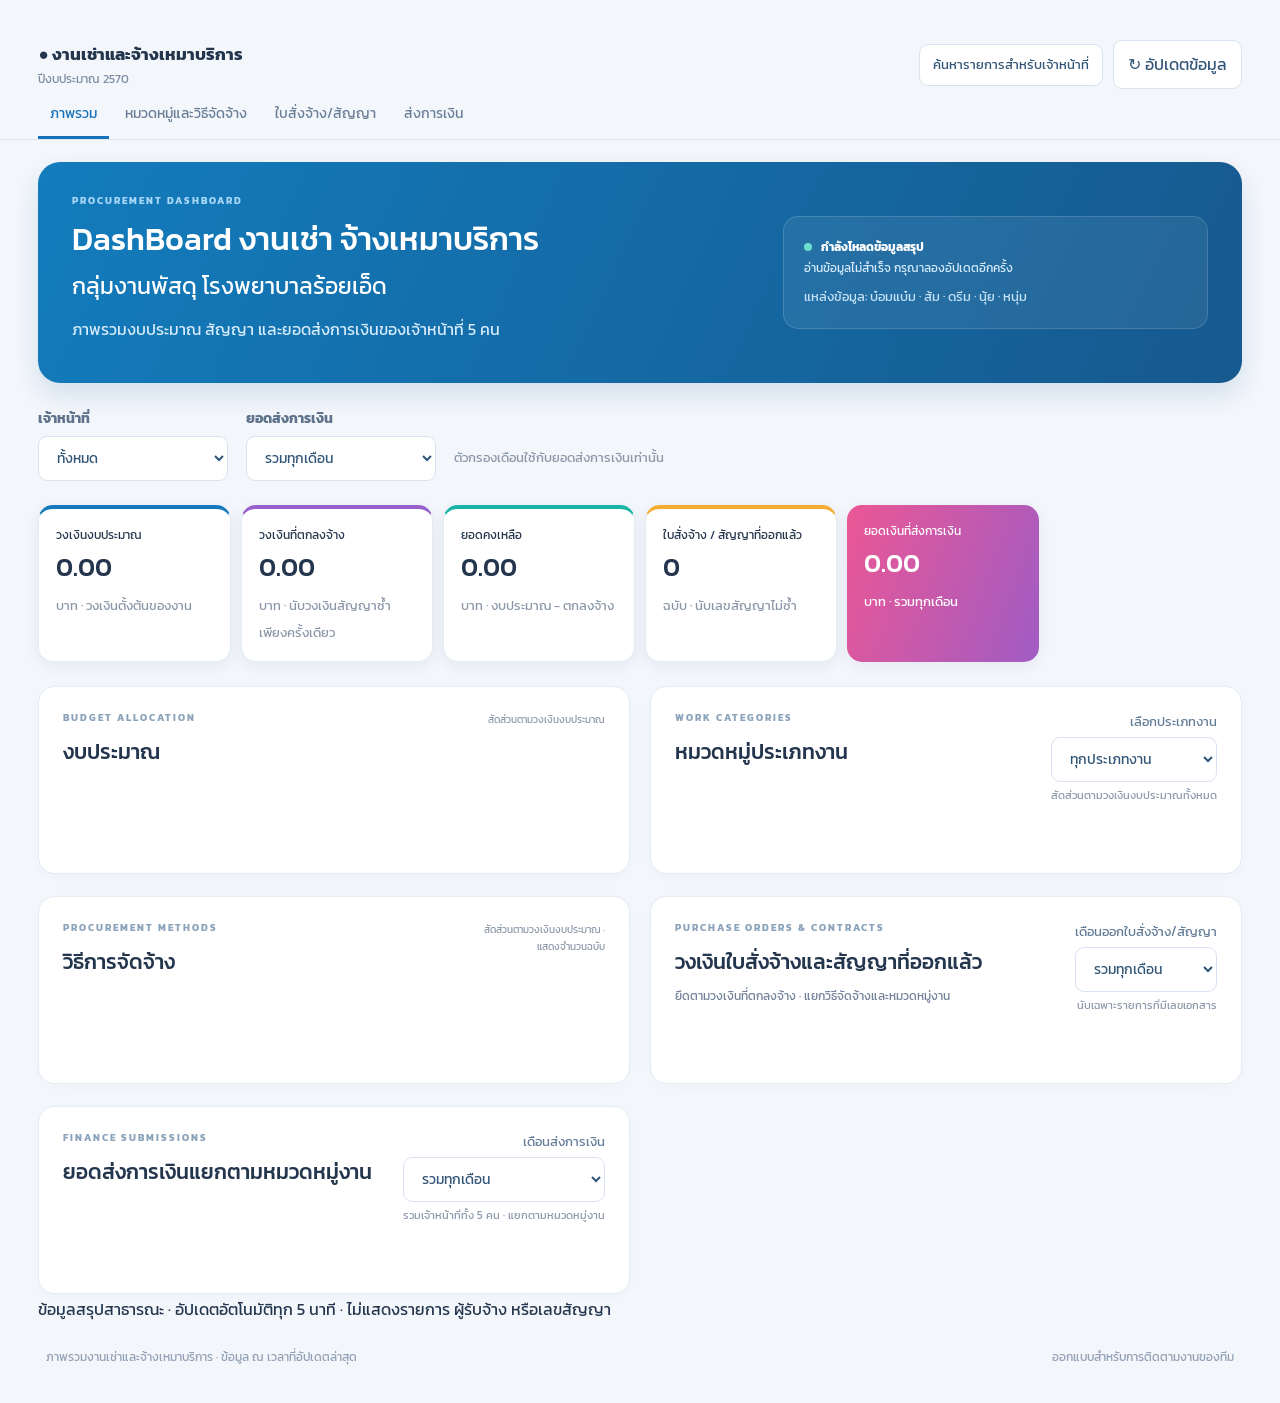
==== index.html @ 39a2327d "Load the updated PC detail cards in index.html" ====
<!doctype html><html lang="th"><head><meta charset="utf-8"><meta name="viewport" content="width=device-width,initial-scale=1"><title>ภาพรวมงานเช่าและจ้างเหมาบริการ | ปีงบประมาณ 2570</title><link rel="preconnect" href="https://fonts.googleapis.com"><link rel="preconnect" href="https://fonts.gstatic.com" crossorigin><link href="https://fonts.googleapis.com/css2?family=Kanit:wght@300;400;500;600&display=swap" rel="stylesheet"><link rel="stylesheet" href="style.css?v=finance-v7"></head>
<body><main id="overview">
<div class="topbar"><header><div class="brand">● งานเช่าและจ้างเหมาบริการ <span>ปีงบประมาณ 2570</span></div><div class="header-actions"><a class="staff-link" href="staff.html">ค้นหารายการสำหรับเจ้าหน้าที่</a><button id="refresh">↻ อัปเดตข้อมูล</button></div></header><nav class="dashboard-nav" aria-label="เมนูแดชบอร์ด"><a href="#overview" class="active">ภาพรวม</a><a href="#charts">หมวดหมู่และวิธีจัดจ้าง</a><a href="#orders">ใบสั่งจ้าง/สัญญา</a><a href="#finance">ส่งการเงิน</a></nav></div>
<section class="intro"><div><p class="eyebrow">PROCUREMENT DASHBOARD</p><h1>DashBoard งานเช่า จ้างเหมาบริการ<span class="hospital">กลุ่มงานพัสดุ โรงพยาบาลร้อยเอ็ด</span></h1><p>ภาพรวมงบประมาณ สัญญา และยอดส่งการเงินของเจ้าหน้าที่ 5 คน</p></div><div class="source"><span class="dot"></span><strong id="sourceLabel">กำลังโหลดข้อมูลสรุป</strong><p id="status">อ่านข้อมูลอัตโนมัติ ไม่ต้องเข้าสู่ระบบ</p><small>แหล่งข้อมูล: บ๋อมแบ๋ม · ส้ม · ดรีม · นุ้ย · หนุ่ม</small></div></section>
<section class="filters"><label>เจ้าหน้าที่<select id="staff"><option>ทั้งหมด</option><option>บ๋อมแบ๋ม</option><option>ส้ม</option><option>ดรีม</option><option>นุ้ย</option><option>หนุ่ม</option></select></label><label>ยอดส่งการเงิน<select id="month"><option value="ทั้งหมด">รวมทุกเดือน</option></select></label><p>ตัวกรองเดือนใช้กับยอดส่งการเงินเท่านั้น</p></section>
<section class="metrics"><article><p>วงเงินงบประมาณ</p><h2 id="allocated">0.00</h2><span>บาท · วงเงินตั้งต้นของงาน</span></article><article><p>วงเงินที่ตกลงจ้าง</p><h2 id="agreed">0.00</h2><span>บาท · นับวงเงินสัญญาซ้ำเพียงครั้งเดียว</span></article><article class="remaining"><p>ยอดคงเหลือ</p><h2 id="remaining">0.00</h2><span>บาท · งบประมาณ − ตกลงจ้าง</span></article><article><p>ใบสั่งจ้าง / สัญญาที่ออกแล้ว</p><h2 id="count">0</h2><span>ฉบับ · นับเลขสัญญาไม่ซ้ำ</span></article><article class="accent"><p>ยอดเงินที่ส่งการเงิน</p><h2 id="paid">0.00</h2><span id="period">บาท · รวมทุกเดือน</span></article></section>
<div id="warnings" role="status"></div>
<div class="chartgrid" id="charts"><section class="panel"><div class="sectionhead"><div><p class="eyebrow">BUDGET ALLOCATION</p><h2>งบประมาณ</h2></div><span>สัดส่วนตามวงเงินงบประมาณ</span></div><div id="budget" class="rings"></div></section>
<section class="panel"><div class="sectionhead"><div><p class="eyebrow">WORK CATEGORIES</p><h2>หมวดหมู่ประเภทงาน</h2></div><div class="category-controls"><label for="categoryFilter">เลือกประเภทงาน</label><select id="categoryFilter"><option value="">ทุกประเภทงาน</option></select><small>สัดส่วนตามวงเงินงบประมาณทั้งหมด</small></div></div><div id="category" class="rings"></div></section>
<section class="panel"><div class="sectionhead"><div><p class="eyebrow">PROCUREMENT METHODS</p><h2>วิธีการจัดจ้าง</h2></div><span>สัดส่วนตามวงเงินงบประมาณ · แสดงจำนวนฉบับ</span></div><div id="method" class="rings"></div></section>
<section class="panel" id="orders"><div class="sectionhead"><div><p class="eyebrow">PURCHASE ORDERS & CONTRACTS</p><h2>วงเงินใบสั่งจ้างและสัญญาที่ออกแล้ว</h2><p class="section-note">ยึดตามวงเงินที่ตกลงจ้าง · แยกวิธีจัดจ้างและหมวดหมู่งาน</p></div><div class="category-controls"><label for="issueMonth">เดือนออกใบสั่งจ้าง/สัญญา</label><select id="issueMonth"><option value="ทั้งหมด">รวมทุกเดือน</option></select><small>นับเฉพาะรายการที่มีเลขเอกสาร</small></div></div><div id="orderBy" class="finance-summary" aria-live="polite"></div></section><section class="panel" id="finance"><div class="sectionhead"><div><p class="eyebrow">FINANCE SUBMISSIONS</p><h2>ยอดส่งการเงินแยกตามหมวดหมู่งาน</h2></div><div class="category-controls"><label for="financeMonth">เดือนส่งการเงิน</label><select id="financeMonth"><option value="ทั้งหมด">รวมทุกเดือน</option></select><small>รวมเจ้าหน้าที่ทั้ง 5 คน · แยกตามหมวดหมู่งาน</small></div></div><div id="payBy" class="finance-summary" aria-live="polite"></div></section>
</div><p class="public-note">ข้อมูลสรุปสาธารณะ · อัปเดตอัตโนมัติทุก 5 นาที · ไม่แสดงรายการ ผู้รับจ้าง หรือเลขสัญญา</p>
<footer>ภาพรวมงานเช่าและจ้างเหมาบริการ · ข้อมูล ณ เวลาที่อัปเดตล่าสุด <span>ออกแบบสำหรับการติดตามงานของทีม</span></footer>
</main><script src="public-config.js?v=public-v1"></script><script src="public.js?v=pc-detail-cards"></script></body></html>
---- style.css ----
*{box-sizing:border-box}html{scroll-behavior:smooth}body{margin:0;background:#f3f6fb;color:#24364d;font:14px/1.7 Tahoma,Arial,sans-serif}button,input,select{font:inherit;border:1px solid #d9e3ef;border-radius:9px;padding:10px 14px;background:white;color:#315577}button{cursor:pointer}button:hover{background:#e9f4ff}button:disabled{opacity:.5}a{color:inherit}h1,h2,h3,p{margin-top:0}.sidebar{position:fixed;inset:0 auto 0 0;width:210px;padding:32px 22px;background:linear-gradient(160deg,#147dbd,#14558d);color:white;display:flex;flex-direction:column}.logo{font-size:30px;font-weight:bold;background:#ffffff20;border-radius:14px;width:70px;text-align:center;margin-bottom:22px}.logo span{font-size:17px;color:#b6e5ff}.sidebar h2{font-size:18px;margin-bottom:8px}.sidebar p,.sidebar small{color:#d3eaff;font-size:12px}.sidebar nav{display:grid;gap:10px;margin-top:28px}.sidebar a{text-decoration:none;padding:11px 10px;border-radius:8px;font-size:13px}.sidebar a:hover,.sidebar a:first-child{background:#ffffff20}.sidebar small{margin-top:auto}main{margin-left:210px;padding:26px 30px;max-width:1840px}header{display:flex;justify-content:space-between;align-items:center;margin-bottom:26px;gap:16px}.brand{font-size:17px;font-weight:bold}.brand span{display:block;font-size:12px;font-weight:normal;color:#7c8ca1}.intro{display:grid;grid-template-columns:1.3fr 1fr;gap:30px;padding:32px 34px;border-radius:22px;background:linear-gradient(115deg,#137cbd,#16598e);color:white;box-shadow:0 12px 24px #17639724;margin-bottom:23px}.intro h1{font-size:clamp(25px,2.5vw,39px);line-height:1.4;margin-bottom:12px}.intro p{color:#d6ecfc;margin-bottom:8px}.eyebrow{font:10px/1.4 Arial,sans-serif;letter-spacing:2px;font-weight:bold;color:#8aa2ba;margin-bottom:9px}.intro .eyebrow{color:#a9d9f7}.source{background:#ffffff12;border:1px solid #ffffff25;border-radius:15px;padding:20px;align-self:center;font-size:12px}.source small{color:#c7e3f8}.dot{display:inline-block;width:8px;height:8px;border-radius:50%;background:#69dfcd;margin-right:9px}.filters{display:flex;align-items:end;gap:18px;margin:24px 0}.filters label{display:grid;gap:5px;font-size:12px;font-weight:bold;color:#60738c}.filters select{min-width:190px;font-weight:normal}.filters p{margin:0 0 12px;color:#8a97a9;font-size:12px}.metrics{display:grid;grid-template-columns:repeat(3,1fr);gap:17px;margin-bottom:24px}.metrics article{background:white;padding:23px;border-radius:15px;box-shadow:0 4px 15px #193c6610;border:1px solid #e5ebf3;border-top:4px solid #1679be;min-width:0}.metrics article:nth-child(2){border-top-color:#9961cc}.metrics article:nth-child(3){border-top-color:#16b5a5}.metrics article:nth-child(4){border-top-color:#f3ad32}.metrics article:last-child{background:linear-gradient(110deg,#eb5795,#a05cc4);border:0;color:white;grid-column:span 2}.metrics p{font-size:14px;margin-bottom:12px}.metrics h2{font:600 clamp(24px,2.4vw,37px)/1.2 Arial,sans-serif;margin:0 0 14px;font-variant-numeric:tabular-nums}.metrics span{font-size:11px;color:#8b97a8}.metrics article:last-child span{color:#fff}.chartgrid{display:grid;grid-template-columns:repeat(2,minmax(0,1fr));gap:20px}.panel{background:white;border:1px solid #e5ebf3;border-radius:16px;padding:24px;margin-bottom:22px;box-shadow:0 3px 12px #18365a05}.chartgrid .panel{margin:0 0 2px}.sectionhead{display:flex;justify-content:space-between;align-items:start;gap:12px;margin-bottom:20px}.sectionhead h2{margin:0;font-size:18px}.sectionhead>span{font-size:10px;color:#8b98a9;max-width:130px;text-align:right}.rings{display:flex;flex-wrap:wrap;justify-content:center;gap:22px;padding:12px 0}.ringitem{text-align:center;flex:1 1 130px;max-width:195px;min-width:0}.ring{height:124px;width:124px;margin:auto;border-radius:50%;background:conic-gradient(var(--color) var(--angle),#edf1f6 0);display:grid;place-items:center}.hole{background:white;border-radius:50%;width:96px;height:96px;display:flex;flex-direction:column;align-items:center;justify-content:center}.hole small{font-size:9px;color:#91a0b3}.hole b{font:600 22px Arial,sans-serif;color:#26364e}.ringitem h3{font-size:13px;margin:14px 0 4px;overflow-wrap:anywhere}.ringitem p{font-size:12px;color:#8190a4;margin:0}.empty{text-align:center;color:#9aa8ba;font-size:12px}.empty span{display:block;margin-top:16px}#details{margin-top:22px}.tablewrap{overflow:auto}table{border-collapse:collapse;width:100%;font-size:12px;text-align:left;min-width:1150px}th{background:#f4f7fb;color:#6c7d93;font-weight:normal;white-space:nowrap;padding:15px 12px}td{padding:16px 12px;border-bottom:1px solid #eff2f7;vertical-align:top}td:nth-child(2){min-width:220px;max-width:360px}td:nth-child(3){min-width:140px}td:nth-child(6),td:nth-child(7),td:nth-child(8){text-align:right;white-space:nowrap}tbody tr:hover{background:#f7fbff}#warnings:not(:empty){background:#fff4db;color:#97620b;border:1px solid #f6dfa9;border-radius:12px;padding:15px;margin-bottom:20px;font-size:12px}details{font-size:12px;color:#718198}summary{cursor:pointer;font-size:14px;color:#31678f}details p{margin-top:18px}details input{max-width:100%}footer{font-size:10px;color:#91a0b4;padding:8px}footer span{float:right}#authStatus{padding:12px;background:#f0f6fb;border-radius:9px}#connect{background:#126eac;color:white}#connection button{margin:5px}:focus-visible{outline:3px solid #f4ac31;outline-offset:3px}@media(min-width:1500px){.metrics{grid-template-columns:repeat(5,1fr)}.metrics article:last-child{grid-column:auto}.metrics h2{font-size:28px}}@media(max-width:1000px){.sidebar{width:175px;padding:24px 15px}main{margin-left:175px;padding:22px}.intro{grid-template-columns:1fr}.chartgrid{grid-template-columns:1fr}.metrics{grid-template-columns:repeat(2,1fr)}.metrics article:last-child{grid-column:span 2}}@media(max-width:650px){.sidebar{position:static;width:auto;padding:14px 18px;display:block}.logo,.sidebar h2,.sidebar p,.sidebar small{display:none}.sidebar nav{display:flex;overflow:auto;margin:0;gap:8px}.sidebar a{white-space:nowrap;font-size:11px;padding:7px}main{margin:0;padding:18px 12px}header{align-items:start}.brand{font-size:13px}header button{font-size:11px;padding:8px}.intro{padding:24px 20px;gap:15px}.filters{flex-wrap:wrap;gap:12px}.filters label{flex:1;min-width:140px}.filters select{min-width:0;width:100%}.filters p{width:100%;margin:0}.metrics{gap:10px}.metrics article{padding:16px 12px}.metrics h2{font-size:23px}.metrics p{font-size:11px}.metrics span{font-size:9px}.panel{padding:19px 15px}.sectionhead{flex-wrap:wrap}.sectionhead>span{text-align:left;max-width:none}.ring{width:112px;height:112px}.hole{width:86px;height:86px}footer span{float:none;display:block}}

/* Full-width Kanit layout */
body{font-family:'Kanit',Tahoma,sans-serif;font-size:16px;font-weight:400}main{margin:0 auto;padding:28px clamp(16px,3vw,48px);max-width:1680px}.intro{grid-template-columns:minmax(0,1.6fr) minmax(280px,1fr)}.intro h1{font-size:clamp(25px,2.5vw,38px);font-weight:500;line-height:1.45}.hospital{display:block;font-size:.72em;margin-top:8px;font-weight:400}.metrics h2,.hole b,.eyebrow{font-family:'Kanit',Tahoma,sans-serif}.metrics h2{font-weight:500}.metrics span,.filters p,.source small{font-size:13px}.sectionhead h2{font-size:21px;font-weight:500}.ringitem h3{font-size:16px;font-weight:500}.ringitem p{font-size:14px}.hole small{font-size:11px}.category-controls{display:grid;gap:4px;max-width:260px;min-width:0;text-align:right}.category-controls label{font-size:13px;color:#627b96}.category-controls select{width:100%;max-width:260px;font-size:14px;min-width:0}.category-controls small{font-size:11px;color:#8b98a9}.sectionhead{flex-wrap:wrap}table{font-size:14px}.filters label{font-size:14px}details{font-size:14px}footer{font-size:12px}@media(max-width:1000px){main{margin:0 auto}.intro{grid-template-columns:1fr}.metrics h2{font-size:30px}}@media(max-width:650px){body{font-size:15px}main{padding:16px 12px}.intro h1{font-size:26px}.hospital{font-size:19px}.metrics h2{font-size:24px}.metrics p{font-size:13px}.metrics span{font-size:11px}.sectionhead h2{font-size:19px}.category-controls{width:100%;max-width:none;text-align:left}.category-controls select{max-width:none}.ringitem h3{font-size:14px}.ringitem p{font-size:13px}.filters p{font-size:12px}.source{font-size:13px}table{font-size:13px}}

.finance-summary{display:grid;justify-items:center;gap:24px;padding:12px 0}
.finance-donut{width:220px;height:220px;border-radius:50%;display:grid;place-items:center}
.finance-hole{width:174px;height:174px;background:white;border-radius:50%;display:flex;flex-direction:column;align-items:center;justify-content:center}
.finance-hole b{font-size:clamp(18px,2vw,24px);font-weight:500;font-variant-numeric:tabular-nums}
.finance-hole small,.finance-note{font-size:13px;color:#718198}
.finance-breakdown{width:100%;display:grid;gap:0}
.finance-person{display:grid;grid-template-columns:1fr auto 48px;align-items:center;gap:12px;padding:12px 0;border-bottom:1px solid #eff2f7;font-size:14px}
.finance-person>span{display:flex;align-items:center;gap:9px}
.finance-person i{width:10px;height:10px;border-radius:50%;flex-shrink:0}
.finance-person strong{font-weight:500;font-variant-numeric:tabular-nums}
.finance-person small{text-align:right;color:#718198}
@media(max-width:400px){.finance-person{grid-template-columns:1fr auto;gap:6px}.finance-person small{grid-column:2}}

/* Compact dashboard navigation and monthly overview */
html{scroll-padding-top:112px}
.topbar{position:sticky;top:0;z-index:20;background:rgba(243,246,251,.94);backdrop-filter:blur(12px);border-bottom:1px solid #dfe6ef;margin:0 calc(-1 * clamp(16px,3vw,48px)) 22px;padding:12px clamp(16px,3vw,48px) 0}
.topbar header{margin-bottom:5px}.header-actions{display:flex;align-items:center;gap:10px}.staff-link{text-decoration:none;border:1px solid #d9e3ef;border-radius:9px;padding:9px 13px;background:white;color:#315577;font-size:13px}
.dashboard-nav{display:flex;gap:4px;overflow-x:auto;scrollbar-width:none}.dashboard-nav::-webkit-scrollbar{display:none}.dashboard-nav a{text-decoration:none;white-space:nowrap;color:#697d96;padding:8px 12px 10px;border-bottom:3px solid transparent;font-size:14px}.dashboard-nav a:hover,.dashboard-nav a.active{color:#1673bb;border-bottom-color:#1673bb}
.metrics{grid-template-columns:repeat(5,minmax(0,1fr));gap:10px}.metrics article{padding:16px 17px}.metrics article:last-child{grid-column:auto}.metrics p{font-size:12px;margin-bottom:7px}.metrics h2{font-size:clamp(20px,2vw,29px);margin-bottom:8px}
.monthly-panel{margin-top:22px}.monthly-bars{display:flex;align-items:end;gap:12px;min-height:245px;padding:20px 6px 0;overflow-x:auto}.month-bar{border:0;background:transparent;min-width:86px;flex:1;padding:0;display:grid;grid-template-rows:auto 160px auto;gap:7px;align-items:end;color:#344963}.month-bar:hover{background:#f7fbff}.month-bar strong{font-size:12px;font-weight:500;white-space:nowrap}.month-track{height:160px;width:42px;background:#edf1f6;border-radius:8px 8px 3px 3px;margin:auto;display:flex;align-items:end;overflow:hidden}.month-track i{display:block;width:100%;min-height:2px;background:linear-gradient(#20b8bd,#1673bb);border-radius:8px 8px 3px 3px;transition:height .25s}.month-bar small{font-size:11px;color:#718198}.matrix-head{display:flex;justify-content:space-between;align-items:center;margin-top:28px}.matrix-head h3{font-size:17px;margin:0}.matrix-head span{font-size:12px;color:#718198}.matrix-wrap{overflow:auto;margin-top:10px}.matrix{min-width:720px}.matrix th,.matrix td{text-align:right;white-space:nowrap}.matrix th:first-child{text-align:left;position:sticky;left:0;background:#f4f7fb}.matrix tbody th:first-child{background:white}.matrix-total th,.matrix-total td{font-weight:600;background:#eef6fc;border-top:2px solid #c9e1f3}.matrix-total th:first-child{background:#eef6fc}
@media(max-width:1000px){.metrics{grid-template-columns:repeat(2,1fr)}.metrics article:last-child{grid-column:span 2}}
@media(max-width:650px){html{scroll-padding-top:138px}.topbar{padding-top:9px}.topbar header{align-items:center}.header-actions{gap:6px}.staff-link{font-size:0;padding:8px}.staff-link::after{content:'ค้นหารายการ';font-size:11px}.dashboard-nav a{font-size:12px;padding:7px 9px 9px}.metrics{grid-template-columns:repeat(2,minmax(0,1fr))}.metrics article{padding:14px 12px}.metrics article:last-child{grid-column:span 2}.monthly-bars{gap:5px;min-height:220px}.month-bar{min-width:68px}.month-track{width:34px;height:140px}.matrix-head{align-items:start;gap:8px}.matrix-head span{text-align:right}}

.metrics article.issued{border-top-color:#ec5799}.metrics article.accent{grid-column:auto}
#orders .finance-donut{width:210px;height:210px}#orders .finance-hole{width:164px;height:164px}
@media(min-width:1200px){.metrics{grid-template-columns:repeat(6,minmax(0,1fr))}}
@media(max-width:1000px){.metrics{grid-template-columns:repeat(2,1fr)}.metrics article.accent{grid-column:span 2}}

/* Allocation and contract breakdowns */
.ring-count{display:inline-block;margin-top:7px;padding:4px 9px;border-radius:999px;background:#eef6fc;color:#315f86;font-size:12px}
.section-note{margin:6px 0 0;color:#718198;font-size:12px}
.order-breakdowns{width:100%;display:grid;grid-template-columns:repeat(2,minmax(0,1fr));gap:22px;align-items:start}
.order-group{min-width:0;border:1px solid #e7edf5;border-radius:13px;padding:15px 17px;background:#fbfdff}
.order-group h3{margin:0 0 8px;font-size:15px;font-weight:500;color:#26364e}
#orders .finance-summary{grid-template-columns:minmax(210px,auto) minmax(0,1fr);align-items:center;justify-items:stretch}
#orders .finance-donut{justify-self:center}
@media(max-width:900px){#orders .finance-summary{grid-template-columns:1fr}.order-breakdowns{grid-template-columns:1fr}}
@media(max-width:650px){.order-group{padding:12px}.ring-count{font-size:11px}}

/* Spacious purchase order layout */
#orders .finance-summary{display:flex;flex-direction:column;align-items:center;gap:28px}
#orders .order-breakdowns{width:100%;display:flex;flex-direction:column;gap:16px}
#orders .order-group{width:100%;box-sizing:border-box;padding:18px 22px;background:linear-gradient(180deg,#fff,#fbfdff)}
#orders .order-group h3{padding-bottom:12px;border-bottom:1px solid #e7edf5;font-size:17px}
#orders .order-group .finance-person{grid-template-columns:minmax(220px,1fr) minmax(140px,auto) 80px;padding:14px 4px}
#orders .finance-donut{width:230px;height:230px}
#orders .finance-hole{width:180px;height:180px}
@media(max-width:650px){
 #orders .order-group{padding:14px}
 #orders .order-group .finance-person{grid-template-columns:minmax(0,1fr) auto;align-items:start}
 #orders .order-group .finance-person small{grid-column:2}
 #orders .finance-donut{width:200px;height:200px}
 #orders .finance-hole{width:156px;height:156px}
}
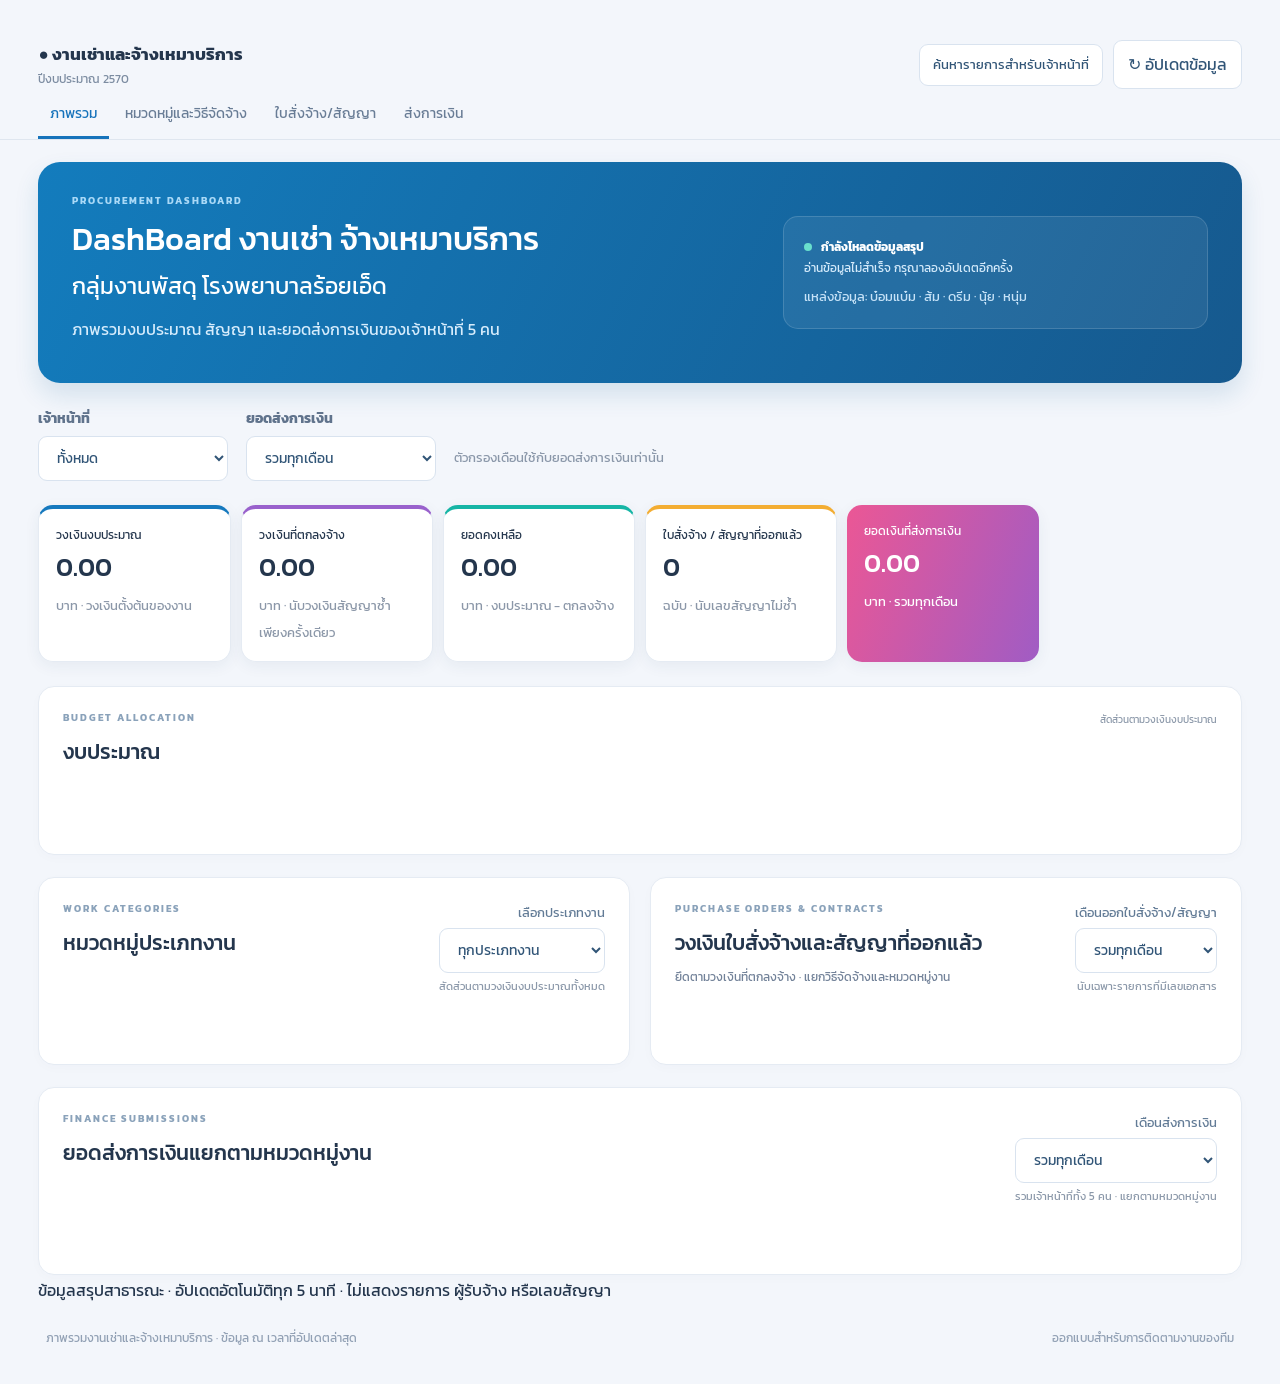
==== commit 59969514: "Arrange dashboard with budget columns and procurement list" ====
--- a/index.html
+++ b/index.html
@@ -1,14 +1,14 @@
-<!doctype html><html lang="th"><head><meta charset="utf-8"><meta name="viewport" content="width=device-width,initial-scale=1"><title>ภาพรวมงานเช่าและจ้างเหมาบริการ | ปีงบประมาณ 2570</title><link rel="preconnect" href="https://fonts.googleapis.com"><link rel="preconnect" href="https://fonts.gstatic.com" crossorigin><link href="https://fonts.googleapis.com/css2?family=Kanit:wght@300;400;500;600&display=swap" rel="stylesheet"><link rel="stylesheet" href="style.css?v=finance-v7"></head>
+<!doctype html><html lang="th"><head><meta charset="utf-8"><meta name="viewport" content="width=device-width,initial-scale=1"><title>ภาพรวมงานเช่าและจ้างเหมาบริการ | ปีงบประมาณ 2570</title><link rel="preconnect" href="https://fonts.googleapis.com"><link rel="preconnect" href="https://fonts.gstatic.com" crossorigin><link href="https://fonts.googleapis.com/css2?family=Kanit:wght@300;400;500;600&display=swap" rel="stylesheet"><link rel="stylesheet" href="style.css?v=budget-bars-layout"></head>
 <body><main id="overview">
 <div class="topbar"><header><div class="brand">● งานเช่าและจ้างเหมาบริการ <span>ปีงบประมาณ 2570</span></div><div class="header-actions"><a class="staff-link" href="staff.html">ค้นหารายการสำหรับเจ้าหน้าที่</a><button id="refresh">↻ อัปเดตข้อมูล</button></div></header><nav class="dashboard-nav" aria-label="เมนูแดชบอร์ด"><a href="#overview" class="active">ภาพรวม</a><a href="#charts">หมวดหมู่และวิธีจัดจ้าง</a><a href="#orders">ใบสั่งจ้าง/สัญญา</a><a href="#finance">ส่งการเงิน</a></nav></div>
 <section class="intro"><div><p class="eyebrow">PROCUREMENT DASHBOARD</p><h1>DashBoard งานเช่า จ้างเหมาบริการ<span class="hospital">กลุ่มงานพัสดุ โรงพยาบาลร้อยเอ็ด</span></h1><p>ภาพรวมงบประมาณ สัญญา และยอดส่งการเงินของเจ้าหน้าที่ 5 คน</p></div><div class="source"><span class="dot"></span><strong id="sourceLabel">กำลังโหลดข้อมูลสรุป</strong><p id="status">อ่านข้อมูลอัตโนมัติ ไม่ต้องเข้าสู่ระบบ</p><small>แหล่งข้อมูล: บ๋อมแบ๋ม · ส้ม · ดรีม · นุ้ย · หนุ่ม</small></div></section>
 <section class="filters"><label>เจ้าหน้าที่<select id="staff"><option>ทั้งหมด</option><option>บ๋อมแบ๋ม</option><option>ส้ม</option><option>ดรีม</option><option>นุ้ย</option><option>หนุ่ม</option></select></label><label>ยอดส่งการเงิน<select id="month"><option value="ทั้งหมด">รวมทุกเดือน</option></select></label><p>ตัวกรองเดือนใช้กับยอดส่งการเงินเท่านั้น</p></section>
 <section class="metrics"><article><p>วงเงินงบประมาณ</p><h2 id="allocated">0.00</h2><span>บาท · วงเงินตั้งต้นของงาน</span></article><article><p>วงเงินที่ตกลงจ้าง</p><h2 id="agreed">0.00</h2><span>บาท · นับวงเงินสัญญาซ้ำเพียงครั้งเดียว</span></article><article class="remaining"><p>ยอดคงเหลือ</p><h2 id="remaining">0.00</h2><span>บาท · งบประมาณ − ตกลงจ้าง</span></article><article><p>ใบสั่งจ้าง / สัญญาที่ออกแล้ว</p><h2 id="count">0</h2><span>ฉบับ · นับเลขสัญญาไม่ซ้ำ</span></article><article class="accent"><p>ยอดเงินที่ส่งการเงิน</p><h2 id="paid">0.00</h2><span id="period">บาท · รวมทุกเดือน</span></article></section>
 <div id="warnings" role="status"></div>
-<div class="chartgrid" id="charts"><section class="panel"><div class="sectionhead"><div><p class="eyebrow">BUDGET ALLOCATION</p><h2>งบประมาณ</h2></div><span>สัดส่วนตามวงเงินงบประมาณ</span></div><div id="budget" class="rings"></div></section>
+<div class="chartgrid dashboard-layout" id="charts"><section class="panel budget-panel"><div class="sectionhead"><div><p class="eyebrow">BUDGET ALLOCATION</p><h2>งบประมาณ</h2></div><span>สัดส่วนตามวงเงินงบประมาณ</span></div><div id="budget" class="budget-bars"></div><div id="method"></div></section>
 <section class="panel"><div class="sectionhead"><div><p class="eyebrow">WORK CATEGORIES</p><h2>หมวดหมู่ประเภทงาน</h2></div><div class="category-controls"><label for="categoryFilter">เลือกประเภทงาน</label><select id="categoryFilter"><option value="">ทุกประเภทงาน</option></select><small>สัดส่วนตามวงเงินงบประมาณทั้งหมด</small></div></div><div id="category" class="rings"></div></section>
-<section class="panel"><div class="sectionhead"><div><p class="eyebrow">PROCUREMENT METHODS</p><h2>วิธีการจัดจ้าง</h2></div><span>สัดส่วนตามวงเงินงบประมาณ · แสดงจำนวนฉบับ</span></div><div id="method" class="rings"></div></section>
+
 <section class="panel" id="orders"><div class="sectionhead"><div><p class="eyebrow">PURCHASE ORDERS & CONTRACTS</p><h2>วงเงินใบสั่งจ้างและสัญญาที่ออกแล้ว</h2><p class="section-note">ยึดตามวงเงินที่ตกลงจ้าง · แยกวิธีจัดจ้างและหมวดหมู่งาน</p></div><div class="category-controls"><label for="issueMonth">เดือนออกใบสั่งจ้าง/สัญญา</label><select id="issueMonth"><option value="ทั้งหมด">รวมทุกเดือน</option></select><small>นับเฉพาะรายการที่มีเลขเอกสาร</small></div></div><div id="orderBy" class="finance-summary" aria-live="polite"></div></section><section class="panel" id="finance"><div class="sectionhead"><div><p class="eyebrow">FINANCE SUBMISSIONS</p><h2>ยอดส่งการเงินแยกตามหมวดหมู่งาน</h2></div><div class="category-controls"><label for="financeMonth">เดือนส่งการเงิน</label><select id="financeMonth"><option value="ทั้งหมด">รวมทุกเดือน</option></select><small>รวมเจ้าหน้าที่ทั้ง 5 คน · แยกตามหมวดหมู่งาน</small></div></div><div id="payBy" class="finance-summary" aria-live="polite"></div></section>
 </div><p class="public-note">ข้อมูลสรุปสาธารณะ · อัปเดตอัตโนมัติทุก 5 นาที · ไม่แสดงรายการ ผู้รับจ้าง หรือเลขสัญญา</p>
 <footer>ภาพรวมงานเช่าและจ้างเหมาบริการ · ข้อมูล ณ เวลาที่อัปเดตล่าสุด <span>ออกแบบสำหรับการติดตามงานของทีม</span></footer>
-</main><script src="public-config.js?v=public-v1"></script><script src="public.js?v=pc-detail-cards"></script></body></html>
+</main><script src="public-config.js?v=public-v1"></script><script src="public.js?v=budget-bars-layout"></script></body></html>
--- a/style.css
+++ b/style.css
@@ -57,3 +57,30 @@
  #orders .finance-donut{width:200px;height:200px}
  #orders .finance-hole{width:156px;height:156px}
 }
+
+.pc-accordion{width:100%;padding:clamp(12px,2vw,20px)}
+.pc-accordion details{margin-top:9px;border:1px solid #dce8f5;border-radius:12px;background:#fff;overflow:hidden}
+.pc-accordion summary,.pc-subrow{display:grid;grid-template-columns:minmax(0,1fr) auto;align-items:center;gap:8px 16px;padding:12px 14px;overflow-wrap:anywhere}
+.pc-accordion summary{cursor:pointer;list-style:none;background:#f0f6ff;color:#173c66}
+.pc-accordion summary::-webkit-details-marker{display:none}
+.pc-accordion summary:focus-visible{outline:2px solid #286ab2;outline-offset:-3px}
+.pc-name{display:flex;align-items:baseline;gap:8px;font-weight:500}
+.pc-name::before{content:'＋';color:#286ab2}
+.pc-accordion details[open] .pc-name::before{content:'−'}
+.pc-metric{display:grid;text-align:right;white-space:nowrap;font-variant-numeric:tabular-nums}
+.pc-metric strong{font-weight:500}.pc-metric small{color:#536c88}
+.pc-subrow{border-top:1px solid #e9eff7;font-size:14px}
+@media(max-width:480px){.pc-accordion summary,.pc-subrow{grid-template-columns:minmax(0,1fr)}}
+
+.chartgrid.dashboard-layout{grid-template-columns:repeat(2,minmax(0,1fr));align-items:start}
+.dashboard-layout>.panel{min-width:0}
+.dashboard-layout>.budget-panel,.dashboard-layout>#finance{grid-column:1/-1}
+.budget-bars{display:grid;grid-template-columns:repeat(auto-fit,minmax(115px,1fr));gap:18px;padding:12px 0 20px;text-align:center}
+.budget-column{display:grid;grid-template-rows:auto 155px auto;align-items:end;gap:8px;min-width:0}
+.budget-column strong{font-variant-numeric:tabular-nums;font-size:.9rem;overflow-wrap:anywhere}
+.budget-column-track{height:100%;display:flex;align-items:end;justify-content:center;background:repeating-linear-gradient(to top,#e7eef7 0 1px,transparent 1px 25%)}
+.budget-column-fill{width:clamp(20px,48%,64px);border-radius:7px 7px 0 0}
+.budget-column span{align-self:start}
+#method{margin-top:8px}
+@media(max-width:900px){.chartgrid.dashboard-layout{grid-template-columns:minmax(0,1fr)}}
+@media(max-width:480px){.budget-bars{grid-template-columns:repeat(2,minmax(0,1fr));gap:14px}.budget-column{grid-template-rows:auto 105px auto}}
